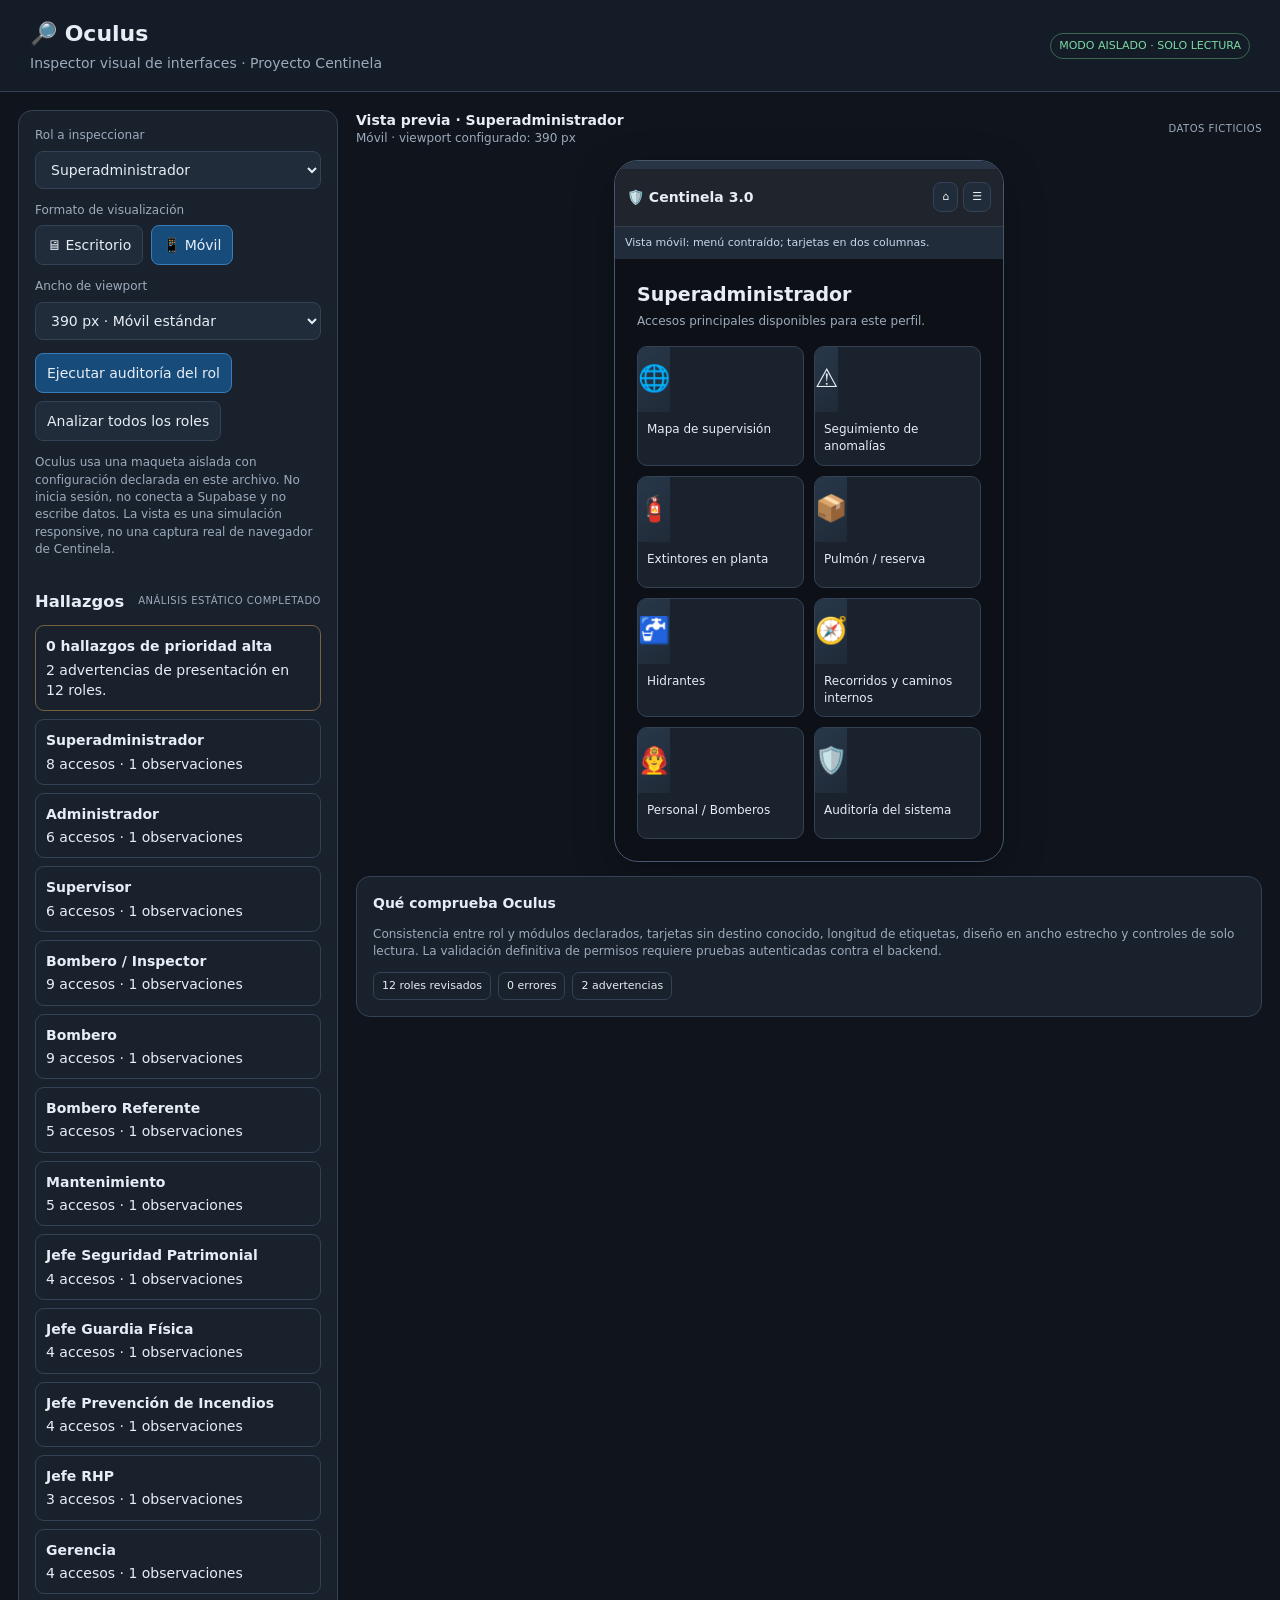
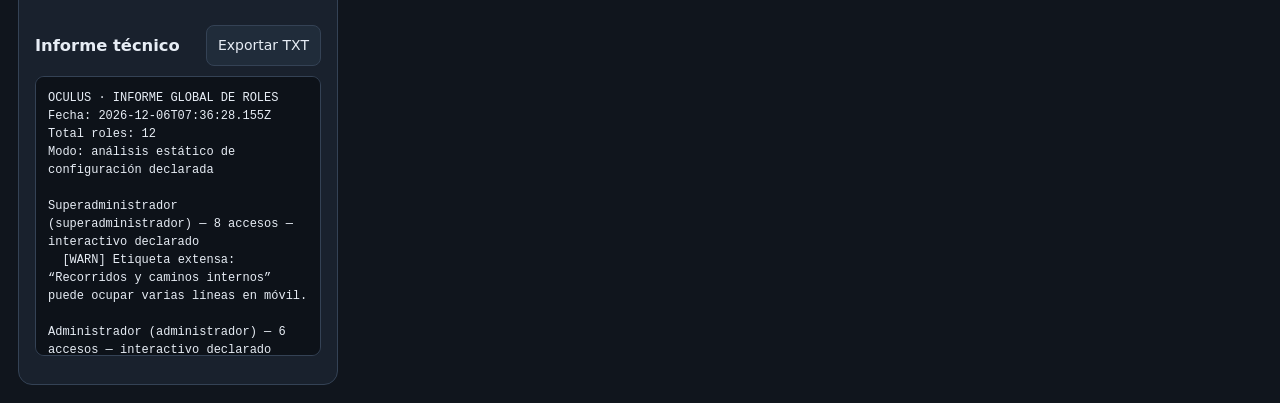
==== oculus.html @ 1cd68a6d "feat(oculus): add isolated responsive role interface inspector" ====
<!doctype html>
<html lang="es">
<head>
<meta charset="utf-8"><meta name="viewport" content="width=device-width,initial-scale=1">
<title>Oculus · Inspector visual de Centinela</title>
<style>
:root{color-scheme:dark;--bg:#10151d;--panel:#19212d;--line:#344255;--text:#e7edf5;--muted:#9cabbc;--accent:#62a6ff;--warn:#f5bd62;--bad:#ff7b7b;--good:#7bd9a4}
*{box-sizing:border-box}body{margin:0;background:var(--bg);color:var(--text);font:14px/1.45 system-ui,Arial,sans-serif}button,select{font:inherit;color:inherit;background:#202c3a;border:1px solid var(--line);border-radius:8px;padding:9px 11px}button{cursor:pointer}button:focus-visible,select:focus-visible{outline:2px solid var(--accent);outline-offset:2px}
header{padding:18px clamp(14px,3vw,30px);border-bottom:1px solid var(--line);background:#141c27;display:flex;align-items:center;justify-content:space-between;gap:16px;flex-wrap:wrap}header h1{font-size:22px;margin:0}header p{margin:3px 0 0;color:var(--muted)}.tag{font-size:11px;border:1px solid #38694e;color:var(--good);padding:4px 8px;border-radius:999px}
main{max-width:1400px;margin:auto;padding:18px;display:grid;grid-template-columns:minmax(250px,320px) minmax(0,1fr);gap:18px}.panel{background:var(--panel);border:1px solid var(--line);border-radius:14px;padding:16px;min-width:0}.controls{display:grid;gap:13px;align-content:start}.field{display:grid;gap:6px}.field label,.small-label{color:var(--muted);font-size:12px}.actions{display:flex;gap:8px;flex-wrap:wrap}.primary{background:#174b7a;border-color:#397db8}.subtle{color:var(--muted);font-size:12px}.audit-list{display:grid;gap:8px;margin-top:12px}.audit{border:1px solid var(--line);border-radius:9px;padding:10px}.audit strong{display:block;margin-bottom:3px}.audit.error{border-color:#794b4b}.audit.warn{border-color:#78613e}.audit.ok{border-color:#37674e}.badge{font-size:10px;text-transform:uppercase;letter-spacing:.05em;color:var(--muted)}
.preview-wrap{min-width:0}.preview-top{display:flex;justify-content:space-between;align-items:center;gap:12px;flex-wrap:wrap;margin-bottom:12px}.device{margin:auto;border:1px solid #46566b;border-radius:18px;overflow:hidden;background:#0d1117;box-shadow:0 12px 40px #0005;transition:width .2s;width:100%;max-width:100%}.device.mobile{width:min(390px,100%);border-radius:24px}.device-bar{height:8px;background:#293545}.apphead{height:58px;padding:8px 12px;background:#20252d;border-bottom:1px solid #353c47;display:flex;align-items:center;justify-content:space-between;gap:8px}.brand{font-weight:700;white-space:nowrap}.app-actions{display:flex;gap:5px}.tiny{font-size:11px;padding:6px 8px}.content{display:grid;grid-template-columns:180px minmax(0,1fr);min-height:550px}.device.mobile .content{grid-template-columns:1fr;min-height:540px}.sidebar{background:#171e28;border-right:1px solid #303a49;padding:12px 9px;min-width:0}.device.mobile .sidebar{display:none}.side-title{font-size:11px;text-transform:uppercase;color:var(--muted);padding:5px 7px 10px}.navgroup{border-bottom:1px solid #2b3542;padding:7px 0}.navgroup h4{font-size:11px;color:#d3deeb;margin:0;padding:5px 7px}.navitem{font-size:11px;padding:6px 8px;color:#b8c6d7;border-radius:6px;overflow-wrap:anywhere}.navitem.active{background:#233b55;color:#fff}.work{padding:clamp(10px,2vw,22px);min-width:0}.work h2{font-size:19px;margin:0 0 5px}.work p{color:var(--muted);font-size:12px;margin:0 0 15px}.cards{display:grid;grid-template-columns:repeat(2,minmax(0,1fr));gap:10px}.device:not(.mobile) .cards{grid-template-columns:repeat(auto-fit,minmax(140px,1fr))}.tile{background:#1a222d;border:1px solid #344255;border-radius:10px;min-width:0;overflow:hidden;text-align:left;padding:0;display:flex;flex-direction:column;min-height:112px}.tile .emoji{display:grid;place-items:center;min-height:65px;background:linear-gradient(140deg,#27384a,#202a37);font-size:26px}.tile .tile-name{font-size:12px;padding:9px;overflow-wrap:anywhere}.empty{border:1px dashed #46566b;border-radius:10px;padding:18px;color:var(--muted);grid-column:1/-1}.mobile-hint{display:none}.device.mobile .mobile-hint{display:block;background:#202c3a;padding:8px 10px;color:#c6d8eb;font-size:11px}.results-head{display:flex;justify-content:space-between;align-items:center;gap:8px;flex-wrap:wrap;margin-top:18px}.results-head h3{margin:0}.counts{display:flex;gap:7px;flex-wrap:wrap}.count{padding:5px 8px;border:1px solid var(--line);border-radius:7px;font-size:11px}.report{white-space:pre-wrap;font:12px/1.5 ui-monospace,monospace;background:#0d1219;border:1px solid var(--line);border-radius:9px;padding:12px;margin-top:10px;max-height:280px;overflow:auto}
@media(max-width:850px){main{grid-template-columns:1fr;padding:10px}.controls{grid-template-columns:repeat(2,minmax(0,1fr))}.controls .full{grid-column:1/-1}.panel{padding:13px}}
@media(max-width:480px){.controls{grid-template-columns:1fr}header h1{font-size:19px}.device.mobile .work{padding:10px}.device.mobile .cards{gap:7px}.device.mobile .tile .tile-name{font-size:11px;padding:7px}.device.mobile .tile .emoji{min-height:58px}}
</style></head>
<body>
<header><div><h1>🔎 Oculus</h1><p>Inspector visual de interfaces · Proyecto Centinela</p></div><span class="tag">MODO AISLADO · SOLO LECTURA</span></header>
<main>
<section class="panel controls">
<div class="field"><label for="role">Rol a inspeccionar</label><select id="role"></select></div>
<div class="field"><label>Formato de visualización</label><div class="actions"><button id="desktop" class="primary" type="button">🖥 Escritorio</button><button id="mobile" type="button">📱 Móvil</button></div></div>
<div class="field"><label for="width">Ancho de viewport</label><select id="width"><option value="1440">1440 px · Escritorio grande</option><option value="1024">1024 px · Notebook</option><option value="768">768 px · Tablet</option><option value="390" selected>390 px · Móvil estándar</option><option value="360">360 px · Móvil compacto</option></select></div>
<div class="actions full"><button id="run" class="primary" type="button">Ejecutar auditoría del rol</button><button id="all" type="button">Analizar todos los roles</button></div>
<div class="subtle full">Oculus usa una maqueta aislada con configuración declarada en este archivo. No inicia sesión, no conecta a Supabase y no escribe datos. La vista es una simulación responsive, no una captura real de navegador de Centinela.</div>
<div class="full"><div class="results-head"><h3>Hallazgos</h3><span id="status" class="badge">Pendiente</span></div><div id="audit-list" class="audit-list"><div class="audit">Elegí un rol y ejecutá la auditoría.</div></div></div>
<div class="full"><div class="results-head"><h3>Informe técnico</h3><button id="download" type="button">Exportar TXT</button></div><pre id="report" class="report">Sin informe ejecutado.</pre></div>
</section>
<section class="preview-wrap">
<div class="preview-top"><div><strong id="preview-title">Vista previa</strong><div class="subtle" id="preview-meta">Maqueta de interfaz</div></div><span class="badge">Datos ficticios</span></div>
<div id="device" class="device mobile"><div class="device-bar"></div><div class="apphead"><div class="brand">🛡️ Centinela 3.0</div><div class="app-actions"><button class="tiny" type="button" title="Inicio">⌂</button><button class="tiny" type="button" title="Menú" id="menu-btn">☰</button></div></div><div class="mobile-hint">Vista móvil: menú contraído; tarjetas en dos columnas.</div><div class="content"><aside class="sidebar"><div class="side-title">Navegación</div><div id="nav-preview"></div></aside><div class="work"><h2 id="role-title"></h2><p>Accesos principales disponibles para este perfil.</p><div id="cards" class="cards"></div></div></div></div>
<div class="panel" style="margin-top:14px"><strong>Qué comprueba Oculus</strong><p class="subtle">Consistencia entre rol y módulos declarados, tarjetas sin destino conocido, longitud de etiquetas, diseño en ancho estrecho y controles de solo lectura. La validación definitiva de permisos requiere pruebas autenticadas contra el backend.</p><div id="summary" class="counts"></div></div>
</section>
</main>
<script>
const roles=[
{id:'superadministrador',label:'Superadministrador',readonly:false,cards:[['panelGeografico','🌐','Mapa de supervisión'],['anomalias','⚠️','Seguimiento de anomalías'],['extintores','🧯','Extintores en planta'],['pulmon','📦','Pulmón / reserva'],['hidrantes','🚰','Hidrantes'],['recorridosGps','🧭','Recorridos y caminos internos'],['bomberos','👨‍🚒','Personal / Bomberos'],['mayordomo001','🛡️','Auditoría del sistema']]},
{id:'administrador',label:'Administrador',readonly:false,cards:[['anomalias','⚠️','Seguimiento de anomalías'],['pulmon','📦','Pulmón / reserva'],['extintores','🧯','Extintores en planta'],['hidrantes','🚰','Hidrantes'],['bomberos','👨‍🚒','Personal / Bomberos'],['panelGeografico','🌐','Mapa de supervisión']]},
{id:'supervisor',label:'Supervisor',readonly:false,cards:[['panelGeografico','🌐','Mapa de supervisión'],['anomalias','⚠️','Seguimiento de anomalías'],['recorridosGps','🧭','Recorridos y caminos internos'],['extintores','🧯','Extintores en planta'],['hidrantes','🚰','Hidrantes'],['pulmon','📦','Pulmón / reserva']]},
{id:'bombero_inspector',label:'Bombero / Inspector',readonly:false,cards:[['extintores','🧯','Extintores en planta'],['hidrantes','🚰','Hidrantes'],['pulmon','📦','Pulmón / reserva'],['ecas','📋','ECAS'],['valvulas','⚙️','Válvulas'],['vecas','⚙️','VECAS'],['pecas','🔧','PECAS'],['ipp','👷','IPP'],['recorridosGps','🧭','Recorridos GPS']]},
{id:'bomberos',label:'Bombero',readonly:false,cards:[['extintores','🧯','Extintores en planta'],['hidrantes','🚰','Hidrantes'],['pulmon','📦','Pulmón / reserva'],['ecas','📋','ECAS'],['valvulas','⚙️','Válvulas'],['vecas','⚙️','VECAS'],['pecas','🔧','PECAS'],['ipp','👷','IPP'],['recorridosGps','🧭','Recorridos GPS']]},
{id:'bombero_referente',label:'Bombero Referente',readonly:true,cards:[['extintores','🧯','Estado de extintores'],['pulmon','📦','Pulmón / reserva'],['hidrantes','🚰','Hidrantes'],['anomalias','⚠️','Seguimiento de anomalías'],['historialFotos','📷','Historial de controles']]},
{id:'mantenimiento',label:'Mantenimiento',readonly:false,cards:[['extintores','🧯','Extintores en planta'],['pulmon','📦','Pulmón / reserva'],['hidrantes','🚰','Hidrantes'],['ecas','📋','ECAS'],['valvulas','⚙️','Válvulas']]},
{id:'jefe_seguridad_patrimonial',label:'Jefe Seguridad Patrimonial',readonly:true,cards:[['panelGeografico','🌐','Mapa de supervisión'],['anomalias','⚠️','Seguimiento de anomalías'],['extintores','🧯','Estado de extintores'],['hidrantes','🚰','Hidrantes']]},
{id:'jefe_guardia_fisica',label:'Jefe Guardia Física',readonly:true,cards:[['panelGeografico','🌐','Mapa de supervisión'],['recorridosGps','🧭','Recorridos GPS'],['gps','🛰️','Ubicación GPS'],['anomalias','⚠️','Seguimiento de anomalías']]},
{id:'jefe_prevencion_incendios',label:'Jefe Prevención de Incendios',readonly:true,cards:[['panelGeografico','🌐','Mapa de supervisión'],['anomalias','⚠️','Seguimiento de anomalías'],['extintores','🧯','Estado de extintores'],['pulmon','📦','Pulmón / reserva']]},
{id:'jefe_rhp',label:'Jefe RHP',readonly:true,cards:[['anomalias','⚠️','Seguimiento de anomalías'],['extintores','🧯','Estado de extintores'],['pulmon','📦','Pulmón / reserva']]},
{id:'gerencia',label:'Gerencia',readonly:true,cards:[['panelGeografico','🌐','Mapa de supervisión'],['anomalias','⚠️','Seguimiento de anomalías'],['extintores','🧯','Estado de extintores'],['pulmon','📦','Pulmón / reserva']]}
];
const moduleIds=new Set(['panelGeografico','anomalias','extintores','pulmon','hidrantes','recorridosGps','bomberos','mayordomo001','ecas','valvulas','vecas','pecas','ipp','historialFotos','gps','editorTerritorios','editorUbicaciones','adminCsv','gestorTablas','administracionUsuarios','simulacionControlin','correccionEcas']);
const navGroups=[
['Mapas, zonas y ubicación',[['editorTerritorios','Editor de zonas de planta'],['editorUbicaciones','Corregir ubicaciones'],['gps','Mi ubicación y activos cercanos'],['panelGeografico','Mapa de supervisión']]],
['Protección contra incendios',[['extintores','Extintores'],['pulmon','Pulmón / reserva'],['hidrantes','Hidrantes'],['ecas','ECAS'],['valvulas','Válvulas'],['vecas','VECAS'],['pecas','PECAS'],['ipp','IPP']]],
['Personal y recorridos',[['bomberos','Personal / Bomberos'],['recorridosGps','Recorridos y caminos']]],
['Controles, novedades y seguimiento',[['anomalias','Seguimiento de anomalías'],['historialFotos','Historial de fotos']]],
['Herramientas y administración',[['simulacionControlin','Simulación Controlin'],['correccionEcas','Corrección ECAS'],['adminCsv','CMU · Importación de datos'],['gestorTablas','Gestor de tablas'],['administracionUsuarios','Usuarios y permisos']]]
];
const $=id=>document.getElementById(id);let mode='mobile';let lastReport='';
roles.forEach(r=>{const o=document.createElement('option');o.value=r.id;o.textContent=r.label;$('role').append(o)});
function current(){return roles.find(r=>r.id===$('role').value)||roles[0]}
function render(){
 const r=current(),device=$('device'),w=Number($('width').value);
 mode=w<=600?'mobile':mode;
 device.classList.toggle('mobile',mode==='mobile');device.style.width=mode==='mobile'?Math.min(w,390)+'px':Math.min(w,1200)+'px';
 $('desktop').classList.toggle('primary',mode==='desktop');$('mobile').classList.toggle('primary',mode==='mobile');
 $('preview-title').textContent='Vista previa · '+r.label;$('preview-meta').textContent=(mode==='mobile'?'Móvil':'Escritorio')+' · viewport configurado: '+w+' px';
 $('role-title').textContent=r.label;$('cards').innerHTML='';
 r.cards.forEach(([id,emoji,label])=>{const b=document.createElement('button');b.className='tile';b.type='button';b.innerHTML='<span class="emoji"></span><span class="tile-name"></span>';b.querySelector('.emoji').textContent=emoji;b.querySelector('.tile-name').textContent=label;b.title='Destino: '+id;$('cards').append(b)});
 $('nav-preview').innerHTML='';navGroups.forEach(([name,items])=>{const group=document.createElement('div');group.className='navgroup';const h=document.createElement('h4');h.textContent=name;group.append(h);items.forEach(([id,label])=>{if(r.readonly&&['adminCsv','gestorTablas','administracionUsuarios','simulacionControlin','correccionEcas'].includes(id))return;const item=document.createElement('div');item.className='navitem';item.textContent=label;item.dataset.module=id;if(r.cards.some(c=>c[0]===id))item.classList.add('active');group.append(item)});$('nav-preview').append(group)});
 $('summary').innerHTML='<span class="count">'+r.cards.length+' accesos de inicio</span><span class="count">'+(r.readonly?'Solo lectura declarada':'Interacción declarada')+'</span><span class="count">'+(mode==='mobile'?'Menú plegado':'Menú lateral visible')+'</span>';
}
function auditOne(r){
 const out=[];const seen=new Set();
 r.cards.forEach(c=>{if(seen.has(c[0]))out.push({level:'warn',title:'Tarjeta duplicada',detail:'Destino repetido: '+c[0]});seen.add(c[0]);if(!moduleIds.has(c[0]))out.push({level:'error',title:'Destino no reconocido',detail:'El módulo '+c[0]+' no aparece en el catálogo inspeccionado.'});if(c[2].length>27)out.push({level:'warn',title:'Etiqueta extensa',detail:'“'+c[2]+'” puede ocupar varias líneas en móvil.'})});
 if(r.readonly)out.push({level:'ok',title:'Perfil marcado solo lectura',detail:'El inspector espera ausencia de acciones de escritura; la API/RLS no se verifica desde esta maqueta.'});
 if(r.cards.length===0)out.push({level:'error',title:'Sin accesos de inicio',detail:'El panel quedaría vacío.'});
 const ids=r.cards.map(c=>c[0]);if(ids.includes('mayordomo001')&&r.id!=='superadministrador')out.push({level:'error',title:'Acceso de auditoría privilegiada',detail:'Mayordomo/Oculus debe limitarse a perfiles autorizados.'});
 if(!out.length)out.push({level:'ok',title:'Sin anomalías estáticas detectadas',detail:'No reemplaza una prueba visual real ni una prueba de autorización en backend.'});
 return out;
}
function runOne(){const r=current(),issues=auditOne(r);$('audit-list').innerHTML='';issues.forEach(i=>{const d=document.createElement('div');d.className='audit '+i.level;d.innerHTML='<strong></strong><span></span>';d.firstChild.textContent=i.title;d.lastChild.textContent=i.detail;$('audit-list').append(d)});const errors=issues.filter(i=>i.level==='error').length,warns=issues.filter(i=>i.level==='warn').length;$('status').textContent=errors?'Requiere corrección':warns?'Revisar':'Revisión estática';lastReport='OCULUS · INFORME DE INSPECCIÓN\nFecha: '+new Date().toISOString()+'\nRol: '+r.label+' ('+r.id+')\nVista: '+mode+' / '+$('width').value+' px\nTarjetas: '+r.cards.length+'\n\n'+issues.map(i=>'['+i.level.toUpperCase()+'] '+i.title+' — '+i.detail).join('\n')+'\n\nLÍMITE: maqueta estática; no es una captura del runtime de Centinela. No se validó Supabase, RLS, login ni interacción real.';$('report').textContent=lastReport;return {role:r.label,errors,warns,issues:issues.length}}
function runAll(){const all=roles.map(r=>({r,issues:auditOne(r)}));let nErr=0,nWarn=0;const lines=['OCULUS · INFORME GLOBAL DE ROLES','Fecha: '+new Date().toISOString(),'Total roles: '+all.length,'Modo: análisis estático de configuración declarada',''];all.forEach(({r,issues})=>{const e=issues.filter(i=>i.level==='error').length,w=issues.filter(i=>i.level==='warn').length;nErr+=e;nWarn+=w;lines.push(r.label+' ('+r.id+') — '+r.cards.length+' accesos — '+(r.readonly?'solo lectura':'interactivo declarado'));issues.forEach(i=>lines.push('  ['+i.level.toUpperCase()+'] '+i.title+': '+i.detail));lines.push('')});lines.push('RESUMEN: '+nErr+' hallazgos error; '+nWarn+' advertencias.','LÍMITE: no se ejecutó la aplicación real en navegador; las vistas desktop/móvil son maquetas responsive. No se probaron RLS, API ni guardado.');lastReport=lines.join('\n');$('report').textContent=lastReport;$('status').textContent=nErr?'Hallazgos detectados':'Análisis estático completado';$('audit-list').innerHTML='<div class="audit '+(nErr?'error':'warn')+'"><strong>'+nErr+' hallazgos de prioridad alta</strong><span>'+nWarn+' advertencias de presentación en '+all.length+' roles.</span></div>'+all.map(({r,issues})=>'<div class="audit"><strong>'+r.label+'</strong><span>'+r.cards.length+' accesos · '+issues.length+' observaciones</span></div>').join('');$('summary').innerHTML='<span class="count">'+all.length+' roles revisados</span><span class="count">'+nErr+' errores</span><span class="count">'+nWarn+' advertencias</span>'}
$('role').addEventListener('change',()=>{render();runOne()});$('width').addEventListener('change',()=>{mode=Number($('width').value)<=600?'mobile':'desktop';render();runOne()});$('desktop').addEventListener('click',()=>{mode='desktop';if(Number($('width').value)<768)$('width').value='1440';render();runOne()});$('mobile').addEventListener('click',()=>{mode='mobile';if(Number($('width').value)>600)$('width').value='390';render();runOne()});$('run').addEventListener('click',runOne);$('all').addEventListener('click',runAll);$('download').addEventListener('click',()=>{if(!lastReport)runAll();const blob=new Blob([lastReport],{type:'text/plain;charset=utf-8'});const a=document.createElement('a');a.href=URL.createObjectURL(blob);a.download='oculus-informe-roles.txt';a.click();URL.revokeObjectURL(a.href)});render();runAll();
</script></body></html>
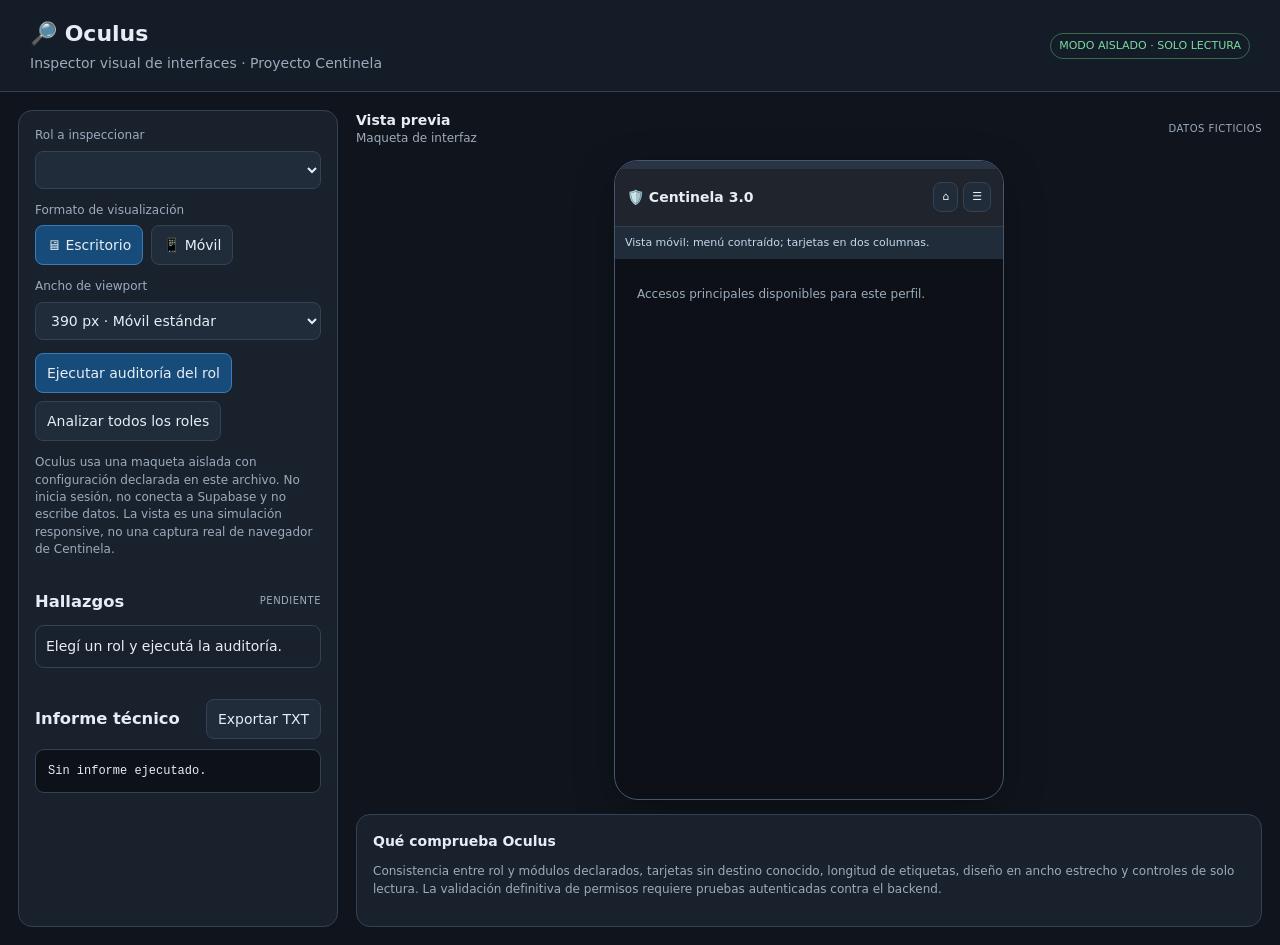
==== commit 18eac57b: "feat(oculus): compare declared role dashboards with simulator permissions" ====
--- a/oculus.html
+++ b/oculus.html
@@ -45,7 +45,7 @@
 {id:'jefe_rhp',label:'Jefe RHP',readonly:true,cards:[['anomalias','⚠️','Seguimiento de anomalías'],['extintores','🧯','Estado de extintores'],['pulmon','📦','Pulmón / reserva']]},
 {id:'gerencia',label:'Gerencia',readonly:true,cards:[['panelGeografico','🌐','Mapa de supervisión'],['anomalias','⚠️','Seguimiento de anomalías'],['extintores','🧯','Estado de extintores'],['pulmon','📦','Pulmón / reserva']]}
 ];
-const moduleIds=new Set(['panelGeografico','anomalias','extintores','pulmon','hidrantes','recorridosGps','bomberos','mayordomo001','ecas','valvulas','vecas','pecas','ipp','historialFotos','gps','editorTerritorios','editorUbicaciones','adminCsv','gestorTablas','administracionUsuarios','simulacionControlin','correccionEcas']);
+const modulesBomberos=new Set(['ecas','extintores','hidrantes','valvulas','vecas','pecas','ipp','pulmon']);\nconst readOnlyRoles=new Set(['bombero_referente','jefe_seguridad_patrimonial','jefe_guardia_fisica','jefe_prevencion_incendios','jefe_rhp','gerencia']);\nconst readOnlyModules=new Set(['extintores','pulmon','bomberos','anomalias','historialfotos','hidrantes','ecas','valvulas','vecas','pecas','ipp','estadisticas','reportes','historialcontroles']);\nfunction permits(role,module){const n=String(module||'').toLowerCase();if(role==='administrador'||role==='superadministrador')return true;if(n==='mayordomo001'||['administracionusuarios','admincsv','gestortablas'].includes(n.toLowerCase()))return false;if(readOnlyRoles.has(role))return readOnlyModules.has(n);if(role==='bomberos'||role==='bombero_inspector')return modulesBomberos.has(n);return ['supervisor','mantenimiento'].includes(role)}\nconst moduleIds=new Set(['panelGeografico','anomalias','extintores','pulmon','hidrantes','recorridosGps','bomberos','mayordomo001','ecas','valvulas','vecas','pecas','ipp','historialFotos','gps','editorTerritorios','editorUbicaciones','adminCsv','gestorTablas','administracionUsuarios','simulacionControlin','correccionEcas']);
 const navGroups=[
 ['Mapas, zonas y ubicación',[['editorTerritorios','Editor de zonas de planta'],['editorUbicaciones','Corregir ubicaciones'],['gps','Mi ubicación y activos cercanos'],['panelGeografico','Mapa de supervisión']]],
 ['Protección contra incendios',[['extintores','Extintores'],['pulmon','Pulmón / reserva'],['hidrantes','Hidrantes'],['ecas','ECAS'],['valvulas','Válvulas'],['vecas','VECAS'],['pecas','PECAS'],['ipp','IPP']]],
@@ -63,13 +63,13 @@
  $('desktop').classList.toggle('primary',mode==='desktop');$('mobile').classList.toggle('primary',mode==='mobile');
  $('preview-title').textContent='Vista previa · '+r.label;$('preview-meta').textContent=(mode==='mobile'?'Móvil':'Escritorio')+' · viewport configurado: '+w+' px';
  $('role-title').textContent=r.label;$('cards').innerHTML='';
- r.cards.forEach(([id,emoji,label])=>{const b=document.createElement('button');b.className='tile';b.type='button';b.innerHTML='<span class="emoji"></span><span class="tile-name"></span>';b.querySelector('.emoji').textContent=emoji;b.querySelector('.tile-name').textContent=label;b.title='Destino: '+id;$('cards').append(b)});
+ r.cards.filter(([id])=>permits(r.id,id)).forEach(([id,emoji,label])=>{const b=document.createElement('button');b.className='tile';b.type='button';b.innerHTML='<span class="emoji"></span><span class="tile-name"></span>';b.querySelector('.emoji').textContent=emoji;b.querySelector('.tile-name').textContent=label;b.title='Destino: '+id;$('cards').append(b)});
  $('nav-preview').innerHTML='';navGroups.forEach(([name,items])=>{const group=document.createElement('div');group.className='navgroup';const h=document.createElement('h4');h.textContent=name;group.append(h);items.forEach(([id,label])=>{if(r.readonly&&['adminCsv','gestorTablas','administracionUsuarios','simulacionControlin','correccionEcas'].includes(id))return;const item=document.createElement('div');item.className='navitem';item.textContent=label;item.dataset.module=id;if(r.cards.some(c=>c[0]===id))item.classList.add('active');group.append(item)});$('nav-preview').append(group)});
  $('summary').innerHTML='<span class="count">'+r.cards.length+' accesos de inicio</span><span class="count">'+(r.readonly?'Solo lectura declarada':'Interacción declarada')+'</span><span class="count">'+(mode==='mobile'?'Menú plegado':'Menú lateral visible')+'</span>';
 }
 function auditOne(r){
  const out=[];const seen=new Set();
- r.cards.forEach(c=>{if(seen.has(c[0]))out.push({level:'warn',title:'Tarjeta duplicada',detail:'Destino repetido: '+c[0]});seen.add(c[0]);if(!moduleIds.has(c[0]))out.push({level:'error',title:'Destino no reconocido',detail:'El módulo '+c[0]+' no aparece en el catálogo inspeccionado.'});if(c[2].length>27)out.push({level:'warn',title:'Etiqueta extensa',detail:'“'+c[2]+'” puede ocupar varias líneas en móvil.'})});
+ r.cards.forEach(c=>{if(!permits(r.id,c[0]))out.push({level:'error',title:'Tarjeta declarada pero bloqueada por permisos',detail:'El dashboard declara “'+c[2]+'” ('+c[0]+'), pero la regla de simulación no permite mostrarla a este rol.'});if(seen.has(c[0]))out.push({level:'warn',title:'Tarjeta duplicada',detail:'Destino repetido: '+c[0]});seen.add(c[0]);if(!moduleIds.has(c[0]))out.push({level:'error',title:'Destino no reconocido',detail:'El módulo '+c[0]+' no aparece en el catálogo inspeccionado.'});if(c[2].length>27)out.push({level:'warn',title:'Etiqueta extensa',detail:'“'+c[2]+'” puede ocupar varias líneas en móvil.'})});
  if(r.readonly)out.push({level:'ok',title:'Perfil marcado solo lectura',detail:'El inspector espera ausencia de acciones de escritura; la API/RLS no se verifica desde esta maqueta.'});
  if(r.cards.length===0)out.push({level:'error',title:'Sin accesos de inicio',detail:'El panel quedaría vacío.'});
  const ids=r.cards.map(c=>c[0]);if(ids.includes('mayordomo001')&&r.id!=='superadministrador')out.push({level:'error',title:'Acceso de auditoría privilegiada',detail:'Mayordomo/Oculus debe limitarse a perfiles autorizados.'});
@@ -77,6 +77,6 @@
  return out;
 }
 function runOne(){const r=current(),issues=auditOne(r);$('audit-list').innerHTML='';issues.forEach(i=>{const d=document.createElement('div');d.className='audit '+i.level;d.innerHTML='<strong></strong><span></span>';d.firstChild.textContent=i.title;d.lastChild.textContent=i.detail;$('audit-list').append(d)});const errors=issues.filter(i=>i.level==='error').length,warns=issues.filter(i=>i.level==='warn').length;$('status').textContent=errors?'Requiere corrección':warns?'Revisar':'Revisión estática';lastReport='OCULUS · INFORME DE INSPECCIÓN\nFecha: '+new Date().toISOString()+'\nRol: '+r.label+' ('+r.id+')\nVista: '+mode+' / '+$('width').value+' px\nTarjetas: '+r.cards.length+'\n\n'+issues.map(i=>'['+i.level.toUpperCase()+'] '+i.title+' — '+i.detail).join('\n')+'\n\nLÍMITE: maqueta estática; no es una captura del runtime de Centinela. No se validó Supabase, RLS, login ni interacción real.';$('report').textContent=lastReport;return {role:r.label,errors,warns,issues:issues.length}}
-function runAll(){const all=roles.map(r=>({r,issues:auditOne(r)}));let nErr=0,nWarn=0;const lines=['OCULUS · INFORME GLOBAL DE ROLES','Fecha: '+new Date().toISOString(),'Total roles: '+all.length,'Modo: análisis estático de configuración declarada',''];all.forEach(({r,issues})=>{const e=issues.filter(i=>i.level==='error').length,w=issues.filter(i=>i.level==='warn').length;nErr+=e;nWarn+=w;lines.push(r.label+' ('+r.id+') — '+r.cards.length+' accesos — '+(r.readonly?'solo lectura':'interactivo declarado'));issues.forEach(i=>lines.push('  ['+i.level.toUpperCase()+'] '+i.title+': '+i.detail));lines.push('')});lines.push('RESUMEN: '+nErr+' hallazgos error; '+nWarn+' advertencias.','LÍMITE: no se ejecutó la aplicación real en navegador; las vistas desktop/móvil son maquetas responsive. No se probaron RLS, API ni guardado.');lastReport=lines.join('\n');$('report').textContent=lastReport;$('status').textContent=nErr?'Hallazgos detectados':'Análisis estático completado';$('audit-list').innerHTML='<div class="audit '+(nErr?'error':'warn')+'"><strong>'+nErr+' hallazgos de prioridad alta</strong><span>'+nWarn+' advertencias de presentación en '+all.length+' roles.</span></div>'+all.map(({r,issues})=>'<div class="audit"><strong>'+r.label+'</strong><span>'+r.cards.length+' accesos · '+issues.length+' observaciones</span></div>').join('');$('summary').innerHTML='<span class="count">'+all.length+' roles revisados</span><span class="count">'+nErr+' errores</span><span class="count">'+nWarn+' advertencias</span>'}
+function runAll(){const all=roles.map(r=>({r,issues:auditOne(r)}));let nErr=0,nWarn=0;const lines=['OCULUS · INFORME GLOBAL DE ROLES','Fecha: '+new Date().toISOString(),'Total roles: '+all.length,'Modo: análisis estático de configuración declarada',''];all.forEach(({r,issues})=>{const e=issues.filter(i=>i.level==='error').length,w=issues.filter(i=>i.level==='warn').length;nErr+=e;nWarn+=w;lines.push(r.label+' ('+r.id+') — '+r.cards.filter(c=>permits(r.id,c[0])).length+' accesos efectivos ('+r.cards.length+' declarados) — '+(r.readonly?'solo lectura':'interactivo declarado'));issues.forEach(i=>lines.push('  ['+i.level.toUpperCase()+'] '+i.title+': '+i.detail));lines.push('')});lines.push('RESUMEN: '+nErr+' hallazgos error; '+nWarn+' advertencias.','LÍMITE: no se ejecutó la aplicación real en navegador; las vistas desktop/móvil son maquetas responsive. No se probaron RLS, API ni guardado.');lastReport=lines.join('\n');$('report').textContent=lastReport;$('status').textContent=nErr?'Hallazgos detectados':'Análisis estático completado';$('audit-list').innerHTML='<div class="audit '+(nErr?'error':'warn')+'"><strong>'+nErr+' hallazgos de prioridad alta</strong><span>'+nWarn+' advertencias de presentación en '+all.length+' roles.</span></div>'+all.map(({r,issues})=>'<div class="audit"><strong>'+r.label+'</strong><span>'+r.cards.length+' accesos · '+issues.length+' observaciones</span></div>').join('');$('summary').innerHTML='<span class="count">'+all.length+' roles revisados</span><span class="count">'+nErr+' errores</span><span class="count">'+nWarn+' advertencias</span>'}
 $('role').addEventListener('change',()=>{render();runOne()});$('width').addEventListener('change',()=>{mode=Number($('width').value)<=600?'mobile':'desktop';render();runOne()});$('desktop').addEventListener('click',()=>{mode='desktop';if(Number($('width').value)<768)$('width').value='1440';render();runOne()});$('mobile').addEventListener('click',()=>{mode='mobile';if(Number($('width').value)>600)$('width').value='390';render();runOne()});$('run').addEventListener('click',runOne);$('all').addEventListener('click',runAll);$('download').addEventListener('click',()=>{if(!lastReport)runAll();const blob=new Blob([lastReport],{type:'text/plain;charset=utf-8'});const a=document.createElement('a');a.href=URL.createObjectURL(blob);a.download='oculus-informe-roles.txt';a.click();URL.revokeObjectURL(a.href)});render();runAll();
 </script></body></html>
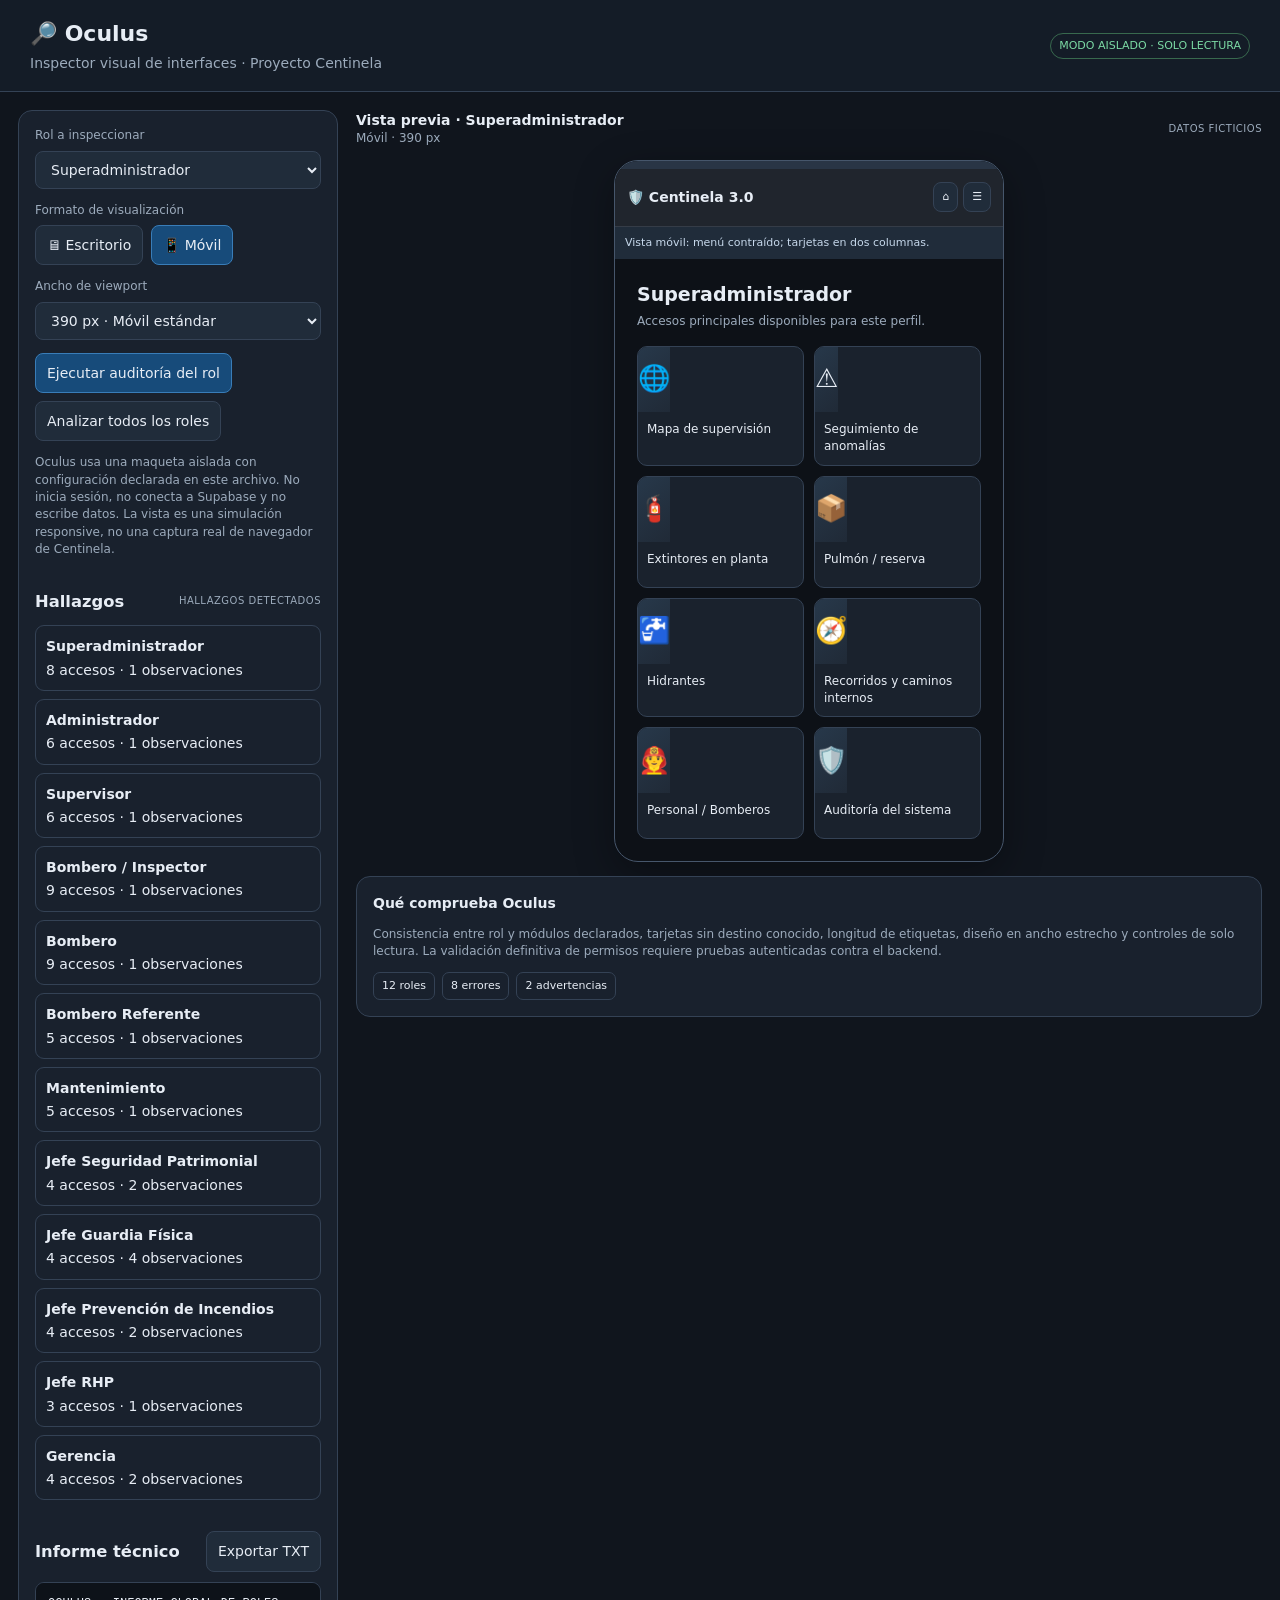
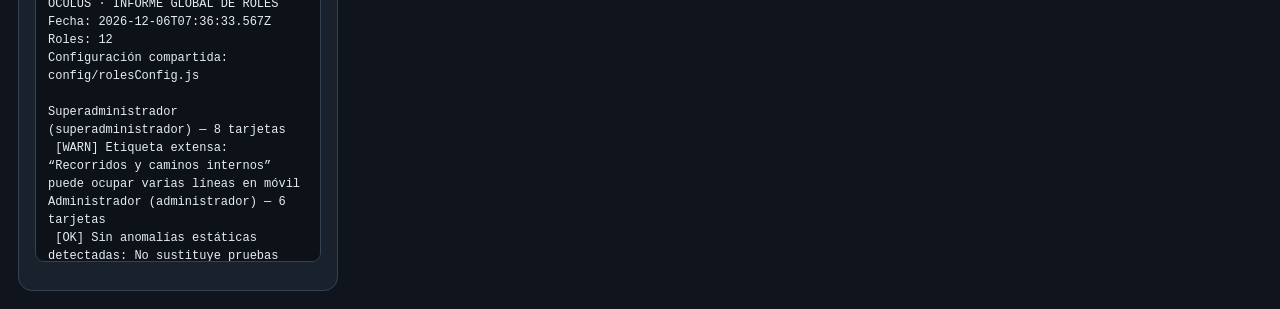
==== commit 2de27cfa: "Conecta Oculus a la configuración compartida de roles" ====
--- a/oculus.html
+++ b/oculus.html
@@ -30,53 +30,4 @@
 <div class="panel" style="margin-top:14px"><strong>Qué comprueba Oculus</strong><p class="subtle">Consistencia entre rol y módulos declarados, tarjetas sin destino conocido, longitud de etiquetas, diseño en ancho estrecho y controles de solo lectura. La validación definitiva de permisos requiere pruebas autenticadas contra el backend.</p><div id="summary" class="counts"></div></div>
 </section>
 </main>
-<script>
-const roles=[
-{id:'superadministrador',label:'Superadministrador',readonly:false,cards:[['panelGeografico','🌐','Mapa de supervisión'],['anomalias','⚠️','Seguimiento de anomalías'],['extintores','🧯','Extintores en planta'],['pulmon','📦','Pulmón / reserva'],['hidrantes','🚰','Hidrantes'],['recorridosGps','🧭','Recorridos y caminos internos'],['bomberos','👨‍🚒','Personal / Bomberos'],['mayordomo001','🛡️','Auditoría del sistema']]},
-{id:'administrador',label:'Administrador',readonly:false,cards:[['anomalias','⚠️','Seguimiento de anomalías'],['pulmon','📦','Pulmón / reserva'],['extintores','🧯','Extintores en planta'],['hidrantes','🚰','Hidrantes'],['bomberos','👨‍🚒','Personal / Bomberos'],['panelGeografico','🌐','Mapa de supervisión']]},
-{id:'supervisor',label:'Supervisor',readonly:false,cards:[['panelGeografico','🌐','Mapa de supervisión'],['anomalias','⚠️','Seguimiento de anomalías'],['recorridosGps','🧭','Recorridos y caminos internos'],['extintores','🧯','Extintores en planta'],['hidrantes','🚰','Hidrantes'],['pulmon','📦','Pulmón / reserva']]},
-{id:'bombero_inspector',label:'Bombero / Inspector',readonly:false,cards:[['extintores','🧯','Extintores en planta'],['hidrantes','🚰','Hidrantes'],['pulmon','📦','Pulmón / reserva'],['ecas','📋','ECAS'],['valvulas','⚙️','Válvulas'],['vecas','⚙️','VECAS'],['pecas','🔧','PECAS'],['ipp','👷','IPP'],['recorridosGps','🧭','Recorridos GPS']]},
-{id:'bomberos',label:'Bombero',readonly:false,cards:[['extintores','🧯','Extintores en planta'],['hidrantes','🚰','Hidrantes'],['pulmon','📦','Pulmón / reserva'],['ecas','📋','ECAS'],['valvulas','⚙️','Válvulas'],['vecas','⚙️','VECAS'],['pecas','🔧','PECAS'],['ipp','👷','IPP'],['recorridosGps','🧭','Recorridos GPS']]},
-{id:'bombero_referente',label:'Bombero Referente',readonly:true,cards:[['extintores','🧯','Estado de extintores'],['pulmon','📦','Pulmón / reserva'],['hidrantes','🚰','Hidrantes'],['anomalias','⚠️','Seguimiento de anomalías'],['historialFotos','📷','Historial de controles']]},
-{id:'mantenimiento',label:'Mantenimiento',readonly:false,cards:[['extintores','🧯','Extintores en planta'],['pulmon','📦','Pulmón / reserva'],['hidrantes','🚰','Hidrantes'],['ecas','📋','ECAS'],['valvulas','⚙️','Válvulas']]},
-{id:'jefe_seguridad_patrimonial',label:'Jefe Seguridad Patrimonial',readonly:true,cards:[['panelGeografico','🌐','Mapa de supervisión'],['anomalias','⚠️','Seguimiento de anomalías'],['extintores','🧯','Estado de extintores'],['hidrantes','🚰','Hidrantes']]},
-{id:'jefe_guardia_fisica',label:'Jefe Guardia Física',readonly:true,cards:[['panelGeografico','🌐','Mapa de supervisión'],['recorridosGps','🧭','Recorridos GPS'],['gps','🛰️','Ubicación GPS'],['anomalias','⚠️','Seguimiento de anomalías']]},
-{id:'jefe_prevencion_incendios',label:'Jefe Prevención de Incendios',readonly:true,cards:[['panelGeografico','🌐','Mapa de supervisión'],['anomalias','⚠️','Seguimiento de anomalías'],['extintores','🧯','Estado de extintores'],['pulmon','📦','Pulmón / reserva']]},
-{id:'jefe_rhp',label:'Jefe RHP',readonly:true,cards:[['anomalias','⚠️','Seguimiento de anomalías'],['extintores','🧯','Estado de extintores'],['pulmon','📦','Pulmón / reserva']]},
-{id:'gerencia',label:'Gerencia',readonly:true,cards:[['panelGeografico','🌐','Mapa de supervisión'],['anomalias','⚠️','Seguimiento de anomalías'],['extintores','🧯','Estado de extintores'],['pulmon','📦','Pulmón / reserva']]}
-];
-const modulesBomberos=new Set(['ecas','extintores','hidrantes','valvulas','vecas','pecas','ipp','pulmon']);\nconst readOnlyRoles=new Set(['bombero_referente','jefe_seguridad_patrimonial','jefe_guardia_fisica','jefe_prevencion_incendios','jefe_rhp','gerencia']);\nconst readOnlyModules=new Set(['extintores','pulmon','bomberos','anomalias','historialfotos','hidrantes','ecas','valvulas','vecas','pecas','ipp','estadisticas','reportes','historialcontroles']);\nfunction permits(role,module){const n=String(module||'').toLowerCase();if(role==='administrador'||role==='superadministrador')return true;if(n==='mayordomo001'||['administracionusuarios','admincsv','gestortablas'].includes(n.toLowerCase()))return false;if(readOnlyRoles.has(role))return readOnlyModules.has(n);if(role==='bomberos'||role==='bombero_inspector')return modulesBomberos.has(n);return ['supervisor','mantenimiento'].includes(role)}\nconst moduleIds=new Set(['panelGeografico','anomalias','extintores','pulmon','hidrantes','recorridosGps','bomberos','mayordomo001','ecas','valvulas','vecas','pecas','ipp','historialFotos','gps','editorTerritorios','editorUbicaciones','adminCsv','gestorTablas','administracionUsuarios','simulacionControlin','correccionEcas']);
-const navGroups=[
-['Mapas, zonas y ubicación',[['editorTerritorios','Editor de zonas de planta'],['editorUbicaciones','Corregir ubicaciones'],['gps','Mi ubicación y activos cercanos'],['panelGeografico','Mapa de supervisión']]],
-['Protección contra incendios',[['extintores','Extintores'],['pulmon','Pulmón / reserva'],['hidrantes','Hidrantes'],['ecas','ECAS'],['valvulas','Válvulas'],['vecas','VECAS'],['pecas','PECAS'],['ipp','IPP']]],
-['Personal y recorridos',[['bomberos','Personal / Bomberos'],['recorridosGps','Recorridos y caminos']]],
-['Controles, novedades y seguimiento',[['anomalias','Seguimiento de anomalías'],['historialFotos','Historial de fotos']]],
-['Herramientas y administración',[['simulacionControlin','Simulación Controlin'],['correccionEcas','Corrección ECAS'],['adminCsv','CMU · Importación de datos'],['gestorTablas','Gestor de tablas'],['administracionUsuarios','Usuarios y permisos']]]
-];
-const $=id=>document.getElementById(id);let mode='mobile';let lastReport='';
-roles.forEach(r=>{const o=document.createElement('option');o.value=r.id;o.textContent=r.label;$('role').append(o)});
-function current(){return roles.find(r=>r.id===$('role').value)||roles[0]}
-function render(){
- const r=current(),device=$('device'),w=Number($('width').value);
- mode=w<=600?'mobile':mode;
- device.classList.toggle('mobile',mode==='mobile');device.style.width=mode==='mobile'?Math.min(w,390)+'px':Math.min(w,1200)+'px';
- $('desktop').classList.toggle('primary',mode==='desktop');$('mobile').classList.toggle('primary',mode==='mobile');
- $('preview-title').textContent='Vista previa · '+r.label;$('preview-meta').textContent=(mode==='mobile'?'Móvil':'Escritorio')+' · viewport configurado: '+w+' px';
- $('role-title').textContent=r.label;$('cards').innerHTML='';
- r.cards.filter(([id])=>permits(r.id,id)).forEach(([id,emoji,label])=>{const b=document.createElement('button');b.className='tile';b.type='button';b.innerHTML='<span class="emoji"></span><span class="tile-name"></span>';b.querySelector('.emoji').textContent=emoji;b.querySelector('.tile-name').textContent=label;b.title='Destino: '+id;$('cards').append(b)});
- $('nav-preview').innerHTML='';navGroups.forEach(([name,items])=>{const group=document.createElement('div');group.className='navgroup';const h=document.createElement('h4');h.textContent=name;group.append(h);items.forEach(([id,label])=>{if(r.readonly&&['adminCsv','gestorTablas','administracionUsuarios','simulacionControlin','correccionEcas'].includes(id))return;const item=document.createElement('div');item.className='navitem';item.textContent=label;item.dataset.module=id;if(r.cards.some(c=>c[0]===id))item.classList.add('active');group.append(item)});$('nav-preview').append(group)});
- $('summary').innerHTML='<span class="count">'+r.cards.length+' accesos de inicio</span><span class="count">'+(r.readonly?'Solo lectura declarada':'Interacción declarada')+'</span><span class="count">'+(mode==='mobile'?'Menú plegado':'Menú lateral visible')+'</span>';
-}
-function auditOne(r){
- const out=[];const seen=new Set();
- r.cards.forEach(c=>{if(!permits(r.id,c[0]))out.push({level:'error',title:'Tarjeta declarada pero bloqueada por permisos',detail:'El dashboard declara “'+c[2]+'” ('+c[0]+'), pero la regla de simulación no permite mostrarla a este rol.'});if(seen.has(c[0]))out.push({level:'warn',title:'Tarjeta duplicada',detail:'Destino repetido: '+c[0]});seen.add(c[0]);if(!moduleIds.has(c[0]))out.push({level:'error',title:'Destino no reconocido',detail:'El módulo '+c[0]+' no aparece en el catálogo inspeccionado.'});if(c[2].length>27)out.push({level:'warn',title:'Etiqueta extensa',detail:'“'+c[2]+'” puede ocupar varias líneas en móvil.'})});
- if(r.readonly)out.push({level:'ok',title:'Perfil marcado solo lectura',detail:'El inspector espera ausencia de acciones de escritura; la API/RLS no se verifica desde esta maqueta.'});
- if(r.cards.length===0)out.push({level:'error',title:'Sin accesos de inicio',detail:'El panel quedaría vacío.'});
- const ids=r.cards.map(c=>c[0]);if(ids.includes('mayordomo001')&&r.id!=='superadministrador')out.push({level:'error',title:'Acceso de auditoría privilegiada',detail:'Mayordomo/Oculus debe limitarse a perfiles autorizados.'});
- if(!out.length)out.push({level:'ok',title:'Sin anomalías estáticas detectadas',detail:'No reemplaza una prueba visual real ni una prueba de autorización en backend.'});
- return out;
-}
-function runOne(){const r=current(),issues=auditOne(r);$('audit-list').innerHTML='';issues.forEach(i=>{const d=document.createElement('div');d.className='audit '+i.level;d.innerHTML='<strong></strong><span></span>';d.firstChild.textContent=i.title;d.lastChild.textContent=i.detail;$('audit-list').append(d)});const errors=issues.filter(i=>i.level==='error').length,warns=issues.filter(i=>i.level==='warn').length;$('status').textContent=errors?'Requiere corrección':warns?'Revisar':'Revisión estática';lastReport='OCULUS · INFORME DE INSPECCIÓN\nFecha: '+new Date().toISOString()+'\nRol: '+r.label+' ('+r.id+')\nVista: '+mode+' / '+$('width').value+' px\nTarjetas: '+r.cards.length+'\n\n'+issues.map(i=>'['+i.level.toUpperCase()+'] '+i.title+' — '+i.detail).join('\n')+'\n\nLÍMITE: maqueta estática; no es una captura del runtime de Centinela. No se validó Supabase, RLS, login ni interacción real.';$('report').textContent=lastReport;return {role:r.label,errors,warns,issues:issues.length}}
-function runAll(){const all=roles.map(r=>({r,issues:auditOne(r)}));let nErr=0,nWarn=0;const lines=['OCULUS · INFORME GLOBAL DE ROLES','Fecha: '+new Date().toISOString(),'Total roles: '+all.length,'Modo: análisis estático de configuración declarada',''];all.forEach(({r,issues})=>{const e=issues.filter(i=>i.level==='error').length,w=issues.filter(i=>i.level==='warn').length;nErr+=e;nWarn+=w;lines.push(r.label+' ('+r.id+') — '+r.cards.filter(c=>permits(r.id,c[0])).length+' accesos efectivos ('+r.cards.length+' declarados) — '+(r.readonly?'solo lectura':'interactivo declarado'));issues.forEach(i=>lines.push('  ['+i.level.toUpperCase()+'] '+i.title+': '+i.detail));lines.push('')});lines.push('RESUMEN: '+nErr+' hallazgos error; '+nWarn+' advertencias.','LÍMITE: no se ejecutó la aplicación real en navegador; las vistas desktop/móvil son maquetas responsive. No se probaron RLS, API ni guardado.');lastReport=lines.join('\n');$('report').textContent=lastReport;$('status').textContent=nErr?'Hallazgos detectados':'Análisis estático completado';$('audit-list').innerHTML='<div class="audit '+(nErr?'error':'warn')+'"><strong>'+nErr+' hallazgos de prioridad alta</strong><span>'+nWarn+' advertencias de presentación en '+all.length+' roles.</span></div>'+all.map(({r,issues})=>'<div class="audit"><strong>'+r.label+'</strong><span>'+r.cards.length+' accesos · '+issues.length+' observaciones</span></div>').join('');$('summary').innerHTML='<span class="count">'+all.length+' roles revisados</span><span class="count">'+nErr+' errores</span><span class="count">'+nWarn+' advertencias</span>'}
-$('role').addEventListener('change',()=>{render();runOne()});$('width').addEventListener('change',()=>{mode=Number($('width').value)<=600?'mobile':'desktop';render();runOne()});$('desktop').addEventListener('click',()=>{mode='desktop';if(Number($('width').value)<768)$('width').value='1440';render();runOne()});$('mobile').addEventListener('click',()=>{mode='mobile';if(Number($('width').value)>600)$('width').value='390';render();runOne()});$('run').addEventListener('click',runOne);$('all').addEventListener('click',runAll);$('download').addEventListener('click',()=>{if(!lastReport)runAll();const blob=new Blob([lastReport],{type:'text/plain;charset=utf-8'});const a=document.createElement('a');a.href=URL.createObjectURL(blob);a.download='oculus-informe-roles.txt';a.click();URL.revokeObjectURL(a.href)});render();runAll();
-</script></body></html>+<script type="module" src="./oculus.js"></script></body></html>
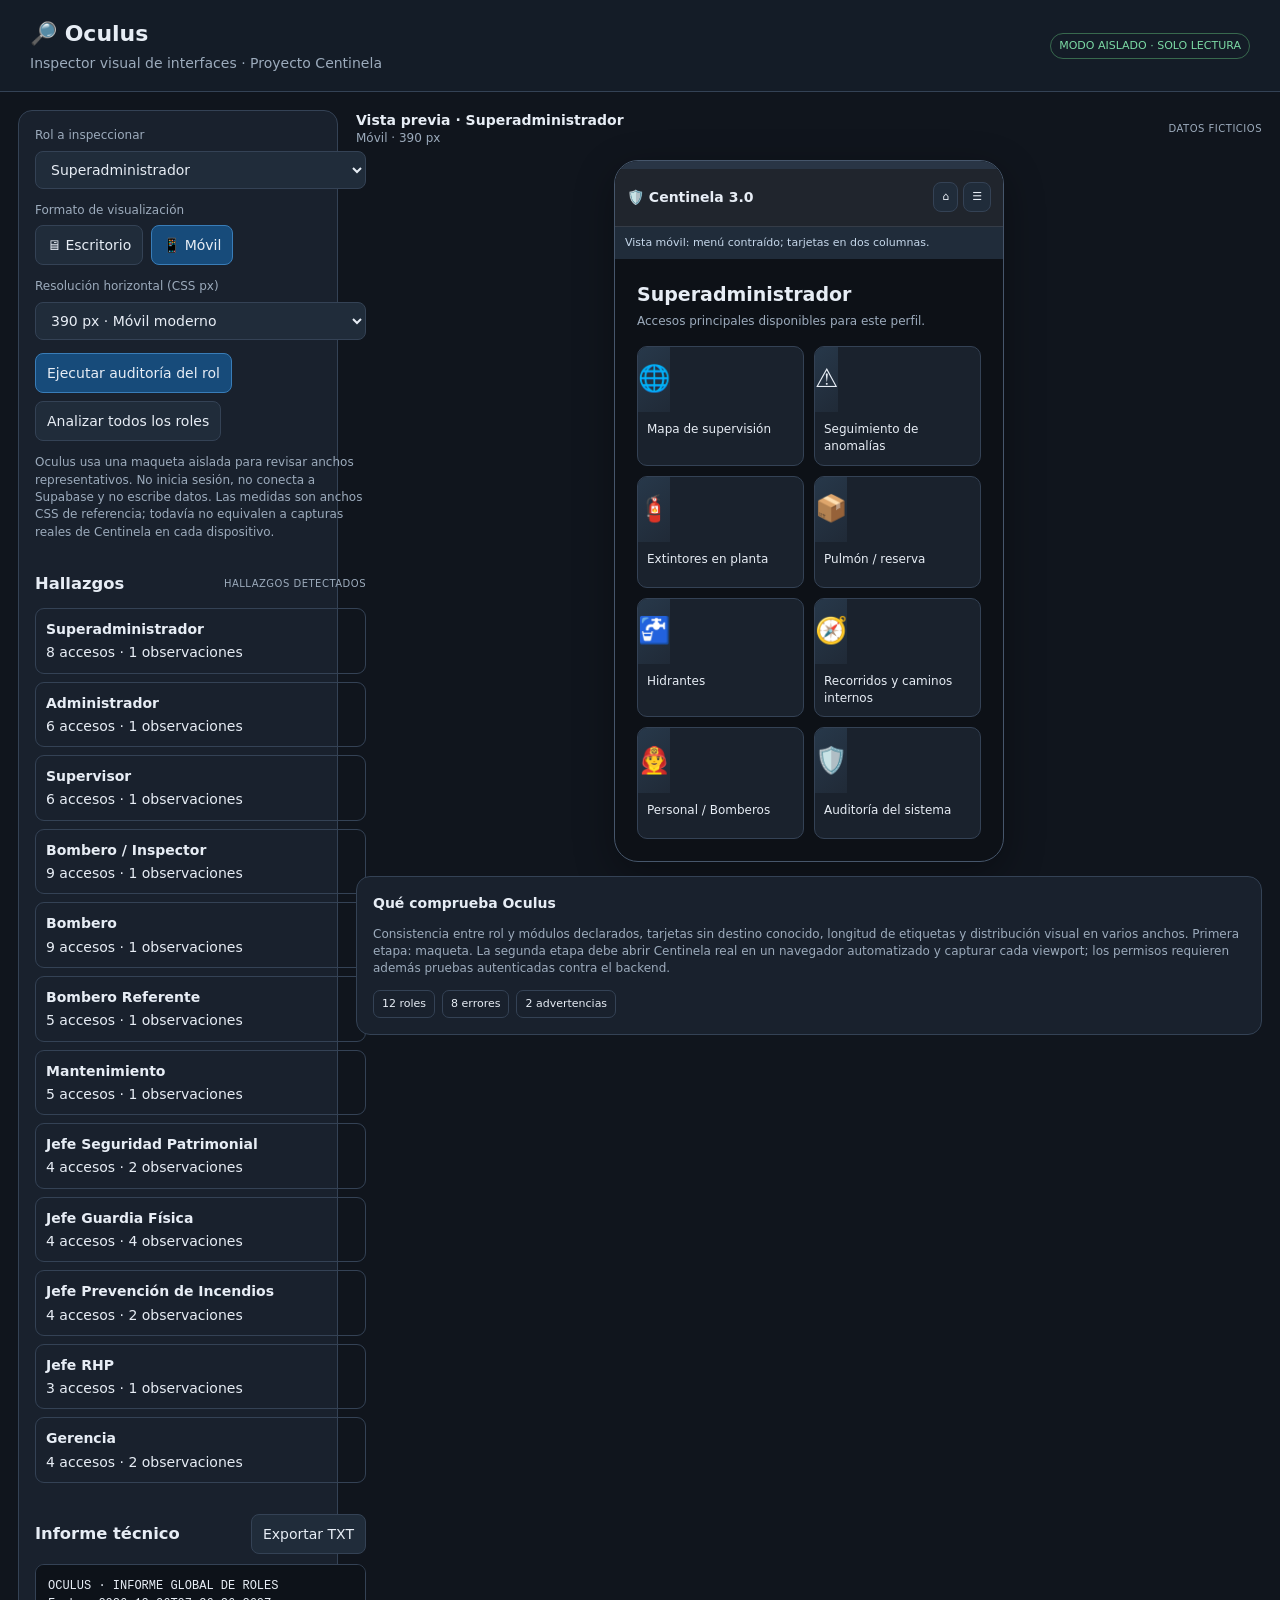
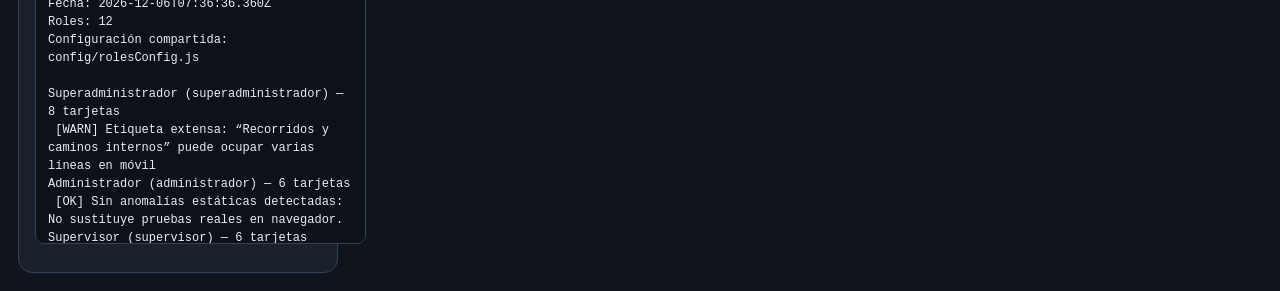
==== commit 82fd0e19: "Expand Oculus responsive viewport test matrix" ====
--- a/oculus.html
+++ b/oculus.html
@@ -18,16 +18,16 @@
 <section class="panel controls">
 <div class="field"><label for="role">Rol a inspeccionar</label><select id="role"></select></div>
 <div class="field"><label>Formato de visualización</label><div class="actions"><button id="desktop" class="primary" type="button">🖥 Escritorio</button><button id="mobile" type="button">📱 Móvil</button></div></div>
-<div class="field"><label for="width">Ancho de viewport</label><select id="width"><option value="1440">1440 px · Escritorio grande</option><option value="1024">1024 px · Notebook</option><option value="768">768 px · Tablet</option><option value="390" selected>390 px · Móvil estándar</option><option value="360">360 px · Móvil compacto</option></select></div>
+<div class="field"><label for="width">Resolución horizontal (CSS px)</label><select id="width"><option value="320">320 px · Móvil compacto antiguo</option><option value="360">360 px · Android compacto</option><option value="375">375 px · iPhone estándar</option><option value="390" selected>390 px · Móvil moderno</option><option value="414">414 px · Móvil grande</option><option value="430">430 px · Móvil XL</option><option value="600">600 px · Móvil grande / punto de quiebre</option><option value="768">768 px · Tablet vertical</option><option value="800">800 px · Tablet compacta</option><option value="820">820 px · Tablet moderna</option><option value="912">912 px · Tablet grande</option><option value="1024">1024 px · Notebook / tablet horizontal</option><option value="1280">1280 px · Notebook HD</option><option value="1366">1366 px · Notebook estándar</option><option value="1440">1440 px · Monitor FHD/QHD</option><option value="1600">1600 px · Monitor amplio</option><option value="1920">1920 px · Full HD</option></select></div>
 <div class="actions full"><button id="run" class="primary" type="button">Ejecutar auditoría del rol</button><button id="all" type="button">Analizar todos los roles</button></div>
-<div class="subtle full">Oculus usa una maqueta aislada con configuración declarada en este archivo. No inicia sesión, no conecta a Supabase y no escribe datos. La vista es una simulación responsive, no una captura real de navegador de Centinela.</div>
+<div class="subtle full">Oculus usa una maqueta aislada para revisar anchos representativos. No inicia sesión, no conecta a Supabase y no escribe datos. Las medidas son anchos CSS de referencia; todavía no equivalen a capturas reales de Centinela en cada dispositivo.</div>
 <div class="full"><div class="results-head"><h3>Hallazgos</h3><span id="status" class="badge">Pendiente</span></div><div id="audit-list" class="audit-list"><div class="audit">Elegí un rol y ejecutá la auditoría.</div></div></div>
 <div class="full"><div class="results-head"><h3>Informe técnico</h3><button id="download" type="button">Exportar TXT</button></div><pre id="report" class="report">Sin informe ejecutado.</pre></div>
 </section>
 <section class="preview-wrap">
 <div class="preview-top"><div><strong id="preview-title">Vista previa</strong><div class="subtle" id="preview-meta">Maqueta de interfaz</div></div><span class="badge">Datos ficticios</span></div>
 <div id="device" class="device mobile"><div class="device-bar"></div><div class="apphead"><div class="brand">🛡️ Centinela 3.0</div><div class="app-actions"><button class="tiny" type="button" title="Inicio">⌂</button><button class="tiny" type="button" title="Menú" id="menu-btn">☰</button></div></div><div class="mobile-hint">Vista móvil: menú contraído; tarjetas en dos columnas.</div><div class="content"><aside class="sidebar"><div class="side-title">Navegación</div><div id="nav-preview"></div></aside><div class="work"><h2 id="role-title"></h2><p>Accesos principales disponibles para este perfil.</p><div id="cards" class="cards"></div></div></div></div>
-<div class="panel" style="margin-top:14px"><strong>Qué comprueba Oculus</strong><p class="subtle">Consistencia entre rol y módulos declarados, tarjetas sin destino conocido, longitud de etiquetas, diseño en ancho estrecho y controles de solo lectura. La validación definitiva de permisos requiere pruebas autenticadas contra el backend.</p><div id="summary" class="counts"></div></div>
+<div class="panel" style="margin-top:14px"><strong>Qué comprueba Oculus</strong><p class="subtle">Consistencia entre rol y módulos declarados, tarjetas sin destino conocido, longitud de etiquetas y distribución visual en varios anchos. Primera etapa: maqueta. La segunda etapa debe abrir Centinela real en un navegador automatizado y capturar cada viewport; los permisos requieren además pruebas autenticadas contra el backend.</p><div id="summary" class="counts"></div></div>
 </section>
 </main>
 <script type="module" src="./oculus.js"></script></body></html>
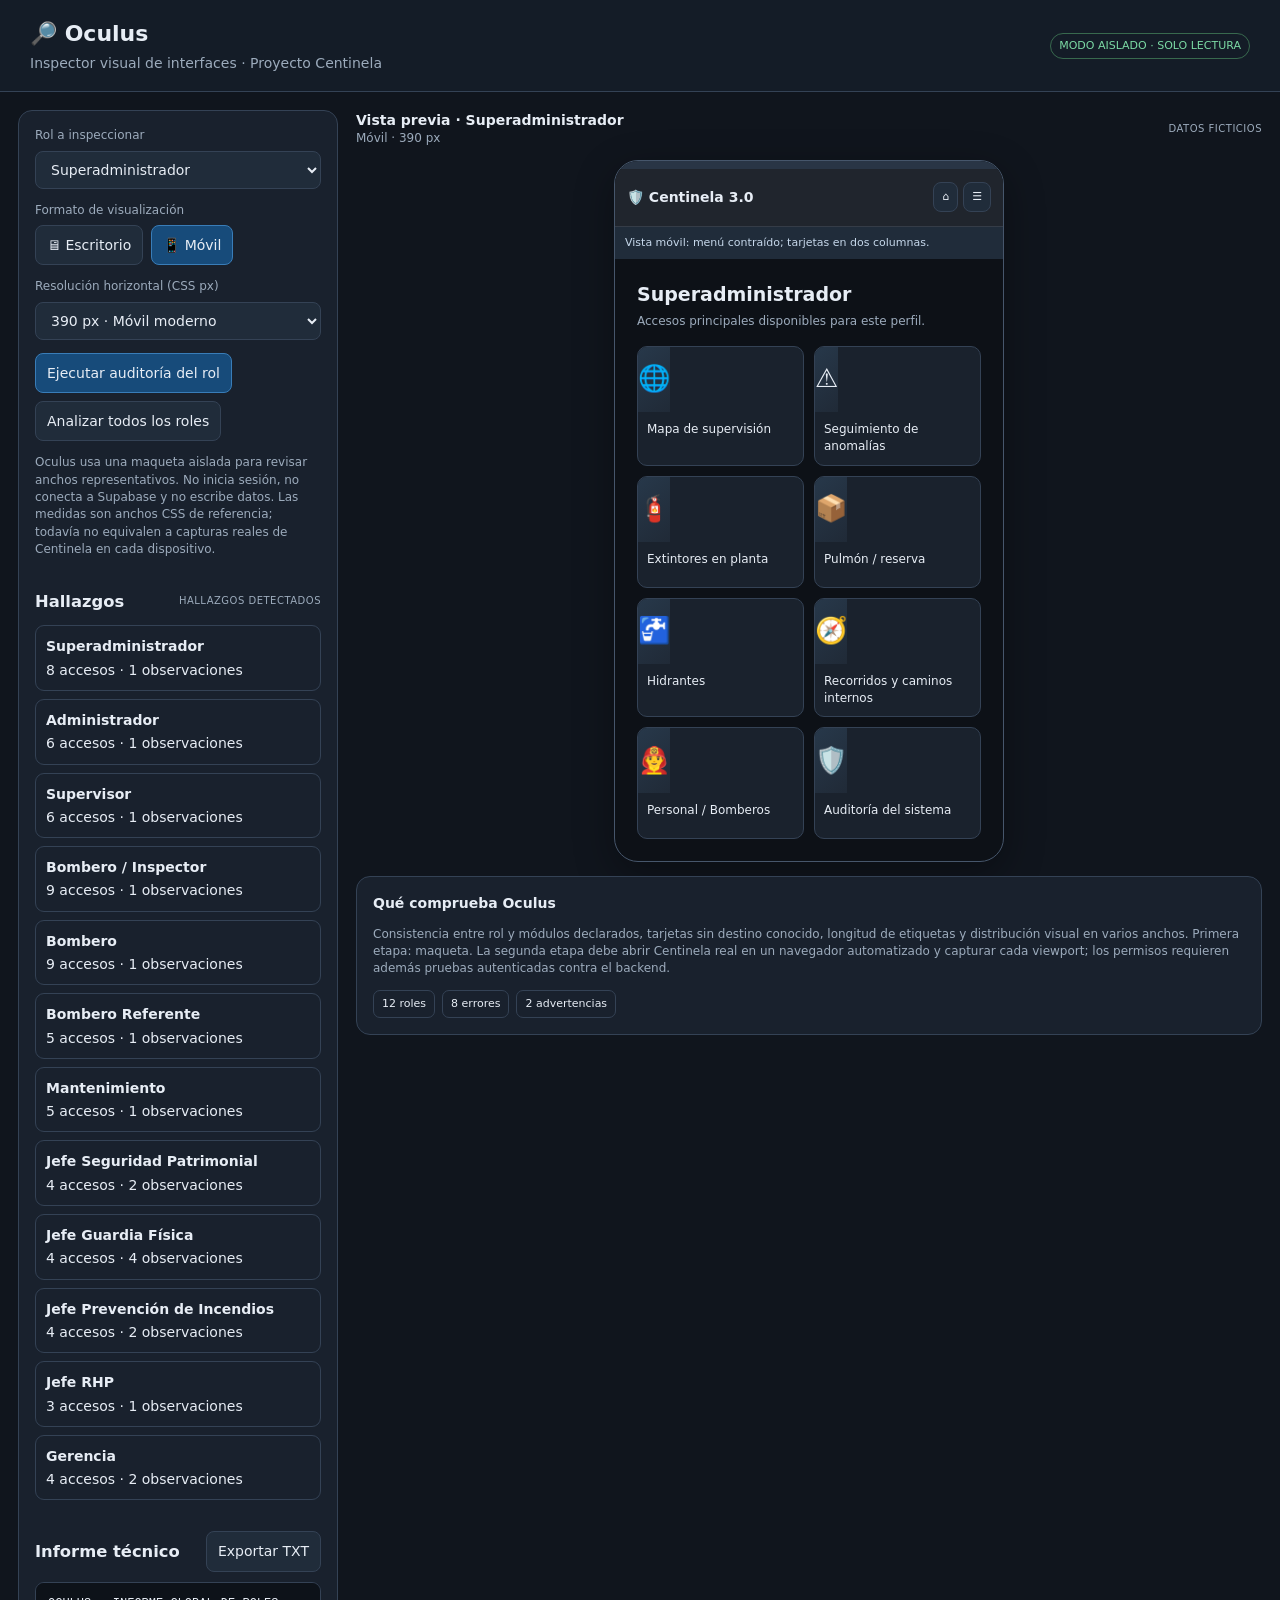
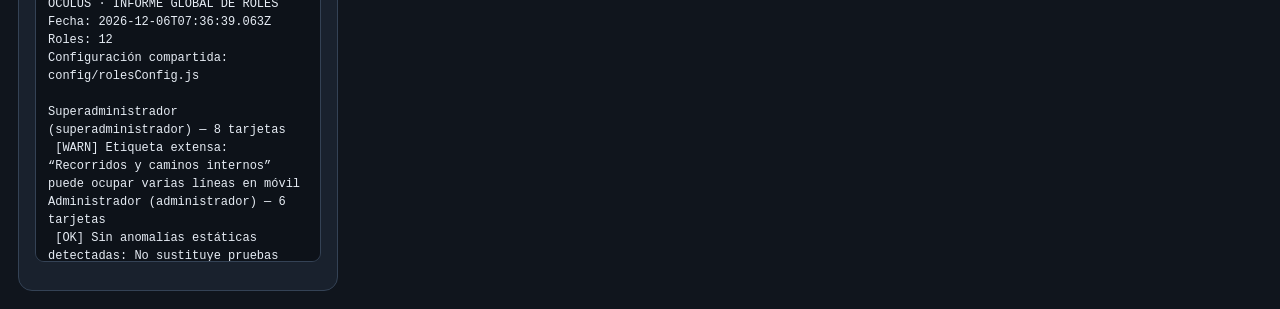
==== commit 773b9256: "Fix horizontal overflow on compact mobile viewports" ====
--- a/oculus.html
+++ b/oculus.html
@@ -5,7 +5,7 @@
 <title>Oculus · Inspector visual de Centinela</title>
 <style>
 :root{color-scheme:dark;--bg:#10151d;--panel:#19212d;--line:#344255;--text:#e7edf5;--muted:#9cabbc;--accent:#62a6ff;--warn:#f5bd62;--bad:#ff7b7b;--good:#7bd9a4}
-*{box-sizing:border-box}body{margin:0;background:var(--bg);color:var(--text);font:14px/1.45 system-ui,Arial,sans-serif}button,select{font:inherit;color:inherit;background:#202c3a;border:1px solid var(--line);border-radius:8px;padding:9px 11px}button{cursor:pointer}button:focus-visible,select:focus-visible{outline:2px solid var(--accent);outline-offset:2px}
+*{box-sizing:border-box;min-width:0}html,body{max-width:100%;overflow-x:hidden}body{margin:0;background:var(--bg);color:var(--text);font:14px/1.45 system-ui,Arial,sans-serif}button,select{max-width:100%;min-width:0;font:inherit;color:inherit;background:#202c3a;border:1px solid var(--line);border-radius:8px;padding:9px 11px}button{cursor:pointer}button:focus-visible,select:focus-visible{outline:2px solid var(--accent);outline-offset:2px}
 header{padding:18px clamp(14px,3vw,30px);border-bottom:1px solid var(--line);background:#141c27;display:flex;align-items:center;justify-content:space-between;gap:16px;flex-wrap:wrap}header h1{font-size:22px;margin:0}header p{margin:3px 0 0;color:var(--muted)}.tag{font-size:11px;border:1px solid #38694e;color:var(--good);padding:4px 8px;border-radius:999px}
 main{max-width:1400px;margin:auto;padding:18px;display:grid;grid-template-columns:minmax(250px,320px) minmax(0,1fr);gap:18px}.panel{background:var(--panel);border:1px solid var(--line);border-radius:14px;padding:16px;min-width:0}.controls{display:grid;gap:13px;align-content:start}.field{display:grid;gap:6px}.field label,.small-label{color:var(--muted);font-size:12px}.actions{display:flex;gap:8px;flex-wrap:wrap}.primary{background:#174b7a;border-color:#397db8}.subtle{color:var(--muted);font-size:12px}.audit-list{display:grid;gap:8px;margin-top:12px}.audit{border:1px solid var(--line);border-radius:9px;padding:10px}.audit strong{display:block;margin-bottom:3px}.audit.error{border-color:#794b4b}.audit.warn{border-color:#78613e}.audit.ok{border-color:#37674e}.badge{font-size:10px;text-transform:uppercase;letter-spacing:.05em;color:var(--muted)}
 .preview-wrap{min-width:0}.preview-top{display:flex;justify-content:space-between;align-items:center;gap:12px;flex-wrap:wrap;margin-bottom:12px}.device{margin:auto;border:1px solid #46566b;border-radius:18px;overflow:hidden;background:#0d1117;box-shadow:0 12px 40px #0005;transition:width .2s;width:100%;max-width:100%}.device.mobile{width:min(390px,100%);border-radius:24px}.device-bar{height:8px;background:#293545}.apphead{height:58px;padding:8px 12px;background:#20252d;border-bottom:1px solid #353c47;display:flex;align-items:center;justify-content:space-between;gap:8px}.brand{font-weight:700;white-space:nowrap}.app-actions{display:flex;gap:5px}.tiny{font-size:11px;padding:6px 8px}.content{display:grid;grid-template-columns:180px minmax(0,1fr);min-height:550px}.device.mobile .content{grid-template-columns:1fr;min-height:540px}.sidebar{background:#171e28;border-right:1px solid #303a49;padding:12px 9px;min-width:0}.device.mobile .sidebar{display:none}.side-title{font-size:11px;text-transform:uppercase;color:var(--muted);padding:5px 7px 10px}.navgroup{border-bottom:1px solid #2b3542;padding:7px 0}.navgroup h4{font-size:11px;color:#d3deeb;margin:0;padding:5px 7px}.navitem{font-size:11px;padding:6px 8px;color:#b8c6d7;border-radius:6px;overflow-wrap:anywhere}.navitem.active{background:#233b55;color:#fff}.work{padding:clamp(10px,2vw,22px);min-width:0}.work h2{font-size:19px;margin:0 0 5px}.work p{color:var(--muted);font-size:12px;margin:0 0 15px}.cards{display:grid;grid-template-columns:repeat(2,minmax(0,1fr));gap:10px}.device:not(.mobile) .cards{grid-template-columns:repeat(auto-fit,minmax(140px,1fr))}.tile{background:#1a222d;border:1px solid #344255;border-radius:10px;min-width:0;overflow:hidden;text-align:left;padding:0;display:flex;flex-direction:column;min-height:112px}.tile .emoji{display:grid;place-items:center;min-height:65px;background:linear-gradient(140deg,#27384a,#202a37);font-size:26px}.tile .tile-name{font-size:12px;padding:9px;overflow-wrap:anywhere}.empty{border:1px dashed #46566b;border-radius:10px;padding:18px;color:var(--muted);grid-column:1/-1}.mobile-hint{display:none}.device.mobile .mobile-hint{display:block;background:#202c3a;padding:8px 10px;color:#c6d8eb;font-size:11px}.results-head{display:flex;justify-content:space-between;align-items:center;gap:8px;flex-wrap:wrap;margin-top:18px}.results-head h3{margin:0}.counts{display:flex;gap:7px;flex-wrap:wrap}.count{padding:5px 8px;border:1px solid var(--line);border-radius:7px;font-size:11px}.report{white-space:pre-wrap;font:12px/1.5 ui-monospace,monospace;background:#0d1219;border:1px solid var(--line);border-radius:9px;padding:12px;margin-top:10px;max-height:280px;overflow:auto}
